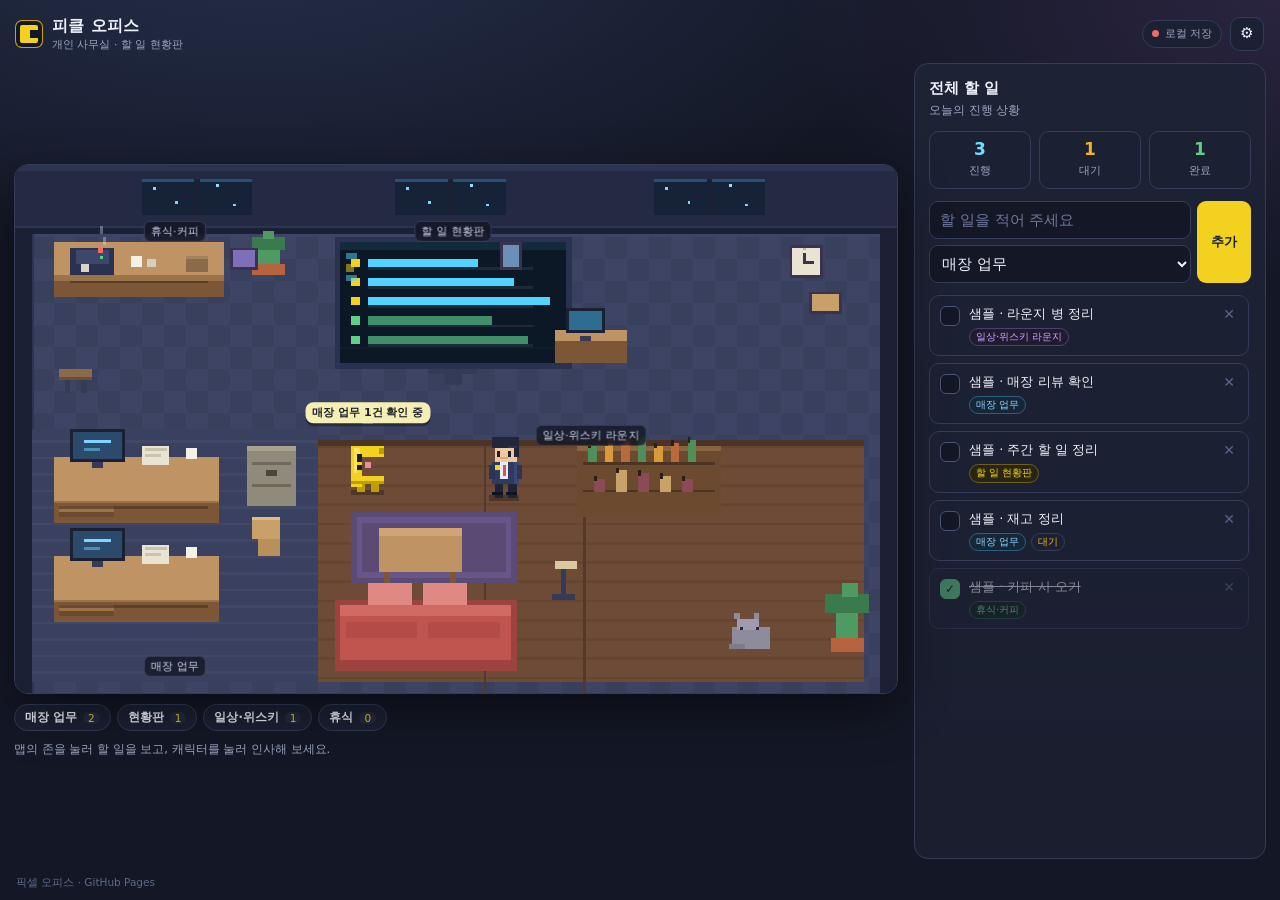
==== index.html @ 681ac837 "데스크톱 세로 정렬, DB 코드 정리, 임시 파일 제거" ====
<!DOCTYPE html>
<html lang="ko">
<head>
<meta charset="utf-8">
<meta name="viewport" content="width=device-width, initial-scale=1, viewport-fit=cover">
<meta name="theme-color" content="#1c2033">
<title>피클 오피스 · 할 일 현황판</title>
<meta name="description" content="픽셀 캐릭터가 돌아다니는 개인 사무실 겸 할 일 현황판">
<link rel="icon" href="data:image/svg+xml,%3Csvg xmlns='http://www.w3.org/2000/svg' viewBox='0 0 16 16'%3E%3Crect width='16' height='16' fill='%231c2033'/%3E%3Crect x='4' y='3' width='8' height='2' fill='%23f2d21f'/%3E%3Crect x='4' y='3' width='2' height='10' fill='%23f2d21f'/%3E%3Crect x='4' y='11' width='8' height='2' fill='%23f2d21f'/%3E%3C/svg%3E">
<link rel="stylesheet" href="assets/style.css?v=9">
</head>
<body>
<div class="app" id="app">

  <header class="topbar">
    <div class="brand">
      <span class="brand-mark" aria-hidden="true"></span>
      <div>
        <h1>피클 오피스</h1>
        <p class="brand-sub">개인 사무실 · 할 일 현황판</p>
      </div>
    </div>
    <div class="topbar-right">
      <span class="sync-dot" id="syncDot" title="동기화 상태"><i></i><span id="syncText">로컬</span></span>
      <button class="icon-btn" id="settingsBtn" title="동기화 설정" aria-label="동기화 설정">⚙</button>
    </div>
  </header>

  <main class="stage">
    <section class="office-wrap">
      <div class="office-frame" id="officeFrame">
        <canvas id="office" width="320" height="192" aria-label="픽셀 오피스 맵"></canvas>
        <div class="overlay" id="overlay" aria-hidden="true"></div>
      </div>
      <div class="legend" id="legend">
        <button class="legend-chip" data-zone="store"><b>매장 업무</b><span id="cnt-store">0</span></button>
        <button class="legend-chip" data-zone="board"><b>현황판</b><span id="cnt-board">0</span></button>
        <button class="legend-chip" data-zone="life"><b>일상·위스키</b><span id="cnt-life">0</span></button>
        <button class="legend-chip" data-zone="break"><b>휴식</b><span id="cnt-break">0</span></button>
      </div>
      <p class="hint" id="hint">맵의 존을 눌러 할 일을 보고, 캐릭터를 눌러 인사해 보세요.</p>
    </section>

    <aside class="panel" id="panel">
      <div class="panel-grip" id="panelGrip" aria-hidden="true"></div>
      <div class="panel-head">
        <div>
          <h2 id="panelTitle">전체 할 일</h2>
          <p class="panel-sub" id="panelSub">오늘의 진행 상황</p>
        </div>
        <button class="ghost-btn" id="clearFilter" hidden>전체 보기</button>
      </div>

      <div class="stats" id="stats">
        <div class="stat"><b id="stActive">0</b><span>진행</span></div>
        <div class="stat"><b id="stPending">0</b><span>대기</span></div>
        <div class="stat"><b id="stDone">0</b><span>완료</span></div>
      </div>

      <form class="add-form" id="addForm" autocomplete="off">
        <input id="newTitle" type="text" placeholder="할 일을 적어 주세요" maxlength="80" required>
        <select id="newZone" aria-label="존 선택">
          <option value="store">매장 업무</option>
          <option value="board">현황판</option>
          <option value="life">일상·위스키</option>
          <option value="break">휴식</option>
        </select>
        <button type="submit" class="primary-btn">추가</button>
      </form>

      <div class="task-list" id="taskList"></div>
      <div class="empty" id="emptyState" hidden>
        <p>여기에 할 일이 없습니다.</p>
      </div>
    </aside>
  </main>

  <footer class="foot">
    <span id="footLeft">픽셀 오피스 · GitHub Pages</span>
    <span id="footRight"></span>
  </footer>
</div>

<!-- 설정 모달 -->
<div class="modal" id="settingsModal" hidden>
  <div class="modal-card" role="dialog" aria-modal="true" aria-labelledby="settingsTitle">
    <h3 id="settingsTitle">동기화 설정</h3>
    <p class="modal-desc">구글 시트에 연결하면 어떤 기기에서든 같은 할 일이 보입니다. 연결하지 않으면 이 브라우저에만 저장됩니다.</p>
    <label class="field">
      <span>동기화 주소 (Apps Script 웹앱 URL)</span>
      <input id="cfgUrl" type="url" placeholder="https://script.google.com/macros/s/.../exec">
    </label>
    <label class="field">
      <span>접속 PIN</span>
      <input id="cfgPin" type="text" inputmode="numeric" placeholder="숫자 4~8자리" maxlength="12">
    </label>
    <p class="modal-msg" id="cfgMsg" hidden></p>
    <div class="modal-actions">
      <button class="ghost-btn" id="cfgDisconnect">연결 해제</button>
      <button class="primary-btn" id="cfgSave">저장 후 확인</button>
    </div>
    <button class="modal-close" id="cfgClose" aria-label="닫기">✕</button>
  </div>
</div>

<div class="toast" id="toast" hidden></div>

<script src="assets/app.js?v=9"></script>
</body>
</html>
---- assets/style.css ----
/* 피클 오피스 — pixel office dashboard */
:root{
  --bg:#141826;
  --bg-2:#1c2033;
  --bg-3:#242a41;
  --line:#343c59;
  --ink:#eef1fa;
  --ink-dim:#9aa3c0;
  --accent:#f2d21f;
  --accent-2:#6be0ff;
  --ok:#5fd08a;
  --warn:#f0b429;
  --danger:#ef6b6b;
  --radius:14px;
  --panel-w:352px;
}
*{box-sizing:border-box;-webkit-tap-highlight-color:transparent}
html,body{height:100%}
body{
  margin:0;
  background:
    radial-gradient(1200px 600px at 20% -10%, #26304d 0%, transparent 60%),
    radial-gradient(900px 500px at 100% 0%, #2a2440 0%, transparent 55%),
    var(--bg);
  color:var(--ink);
  font-family:-apple-system,BlinkMacSystemFont,"Apple SD Gothic Neo","Pretendard","Malgun Gothic","Noto Sans KR",system-ui,sans-serif;
  font-size:15px;
  line-height:1.45;
  overflow:hidden;
}
button{font-family:inherit;color:inherit;cursor:pointer}
input,select{font-family:inherit;font-size:15px}

.app{
  height:100dvh;
  display:grid;
  grid-template-rows:auto 1fr auto;
  max-width:1400px;
  margin:0 auto;
  padding:0 14px;
}

/* ── 상단바 ─────────────────────────────── */
.topbar{
  display:flex;align-items:center;justify-content:space-between;
  gap:12px;padding:14px 2px 10px;
}
.brand{display:flex;align-items:center;gap:10px}
.brand-mark{
  width:26px;height:26px;flex:0 0 auto;border-radius:6px;
  background:#f2d21f;
  box-shadow:inset 0 0 0 4px #141826, 0 0 0 1px #c8a800;
  position:relative;
}
.brand-mark::after{
  content:"";position:absolute;right:4px;top:9px;width:8px;height:8px;background:#141826;
}
.brand h1{font-size:16px;margin:0;letter-spacing:.02em}
.brand-sub{margin:0;font-size:11px;color:var(--ink-dim)}
.topbar-right{display:flex;align-items:center;gap:8px}
.sync-dot{
  display:inline-flex;align-items:center;gap:6px;
  font-size:11px;color:var(--ink-dim);
  background:var(--bg-2);border:1px solid var(--line);
  padding:5px 9px;border-radius:999px;
}
.sync-dot i{width:7px;height:7px;border-radius:50%;background:var(--ink-dim);display:block}
.sync-dot.on i{background:var(--ok);box-shadow:0 0 8px var(--ok)}
.sync-dot.off i{background:var(--warn)}
.sync-dot.err i{background:var(--danger)}
.icon-btn{
  width:34px;height:34px;border-radius:10px;border:1px solid var(--line);
  background:var(--bg-2);font-size:15px;line-height:1;
  display:grid;place-items:center;
}
.icon-btn:active{transform:translateY(1px)}

/* ── 무대 ───────────────────────────────── */
.stage{
  display:grid;
  grid-template-columns:minmax(0,1fr) var(--panel-w);
  gap:16px;
  min-height:0;
  padding-bottom:10px;
}
.office-wrap{min-width:0;display:flex;flex-direction:column;gap:10px;min-height:0;justify-content:center}
.office-frame{
  position:relative;
  width:100%;
  aspect-ratio:20/12;
  border-radius:var(--radius);
  overflow:hidden;
  border:1px solid var(--line);
  background:#10131f;
  box-shadow:0 18px 50px rgba(0,0,0,.45), inset 0 0 0 1px rgba(255,255,255,.03);
  max-height:calc(100dvh - 210px);
}
#office{
  display:block;width:100%;height:100%;
  image-rendering:pixelated;
  image-rendering:crisp-edges;
  touch-action:manipulation;
}
.overlay{position:absolute;inset:0;pointer-events:none}
.zone-hit{
  position:absolute;pointer-events:auto;cursor:pointer;border-radius:6px;
  appearance:none;-webkit-appearance:none;
  background:transparent;border:0;padding:0;margin:0;
  color:transparent;font-size:0;line-height:0;
}
.zone-hit:hover{background:rgba(107,224,255,.07);box-shadow:inset 0 0 0 1px rgba(107,224,255,.35)}
.zone-hit.active{background:rgba(242,210,31,.08);box-shadow:inset 0 0 0 1px rgba(242,210,31,.5)}
.zone-label{
  position:absolute;transform:translate(-50%,-100%);
  font-size:10.5px;letter-spacing:.02em;color:#cfd6ee;
  background:rgba(16,19,31,.72);border:1px solid rgba(120,132,175,.35);
  padding:2px 6px;border-radius:6px;white-space:nowrap;
  backdrop-filter:blur(2px);pointer-events:none;
}
.bubble{
  position:absolute;transform:translate(-50%,-100%);
  max-width:150px;
  background:#f7f5ea;color:#1b1f2e;
  font-size:11px;line-height:1.25;font-weight:600;
  padding:4px 7px;border-radius:8px;
  box-shadow:0 3px 0 rgba(0,0,0,.35);
  white-space:nowrap;overflow:hidden;text-overflow:ellipsis;
  pointer-events:none;
  transition:opacity .2s;
}
.bubble::after{
  content:"";position:absolute;left:50%;bottom:-4px;width:8px;height:8px;
  background:#f7f5ea;transform:translateX(-50%) rotate(45deg);
}
.bubble.danmuji{background:#f6efb4}
.bubble.danmuji::after{background:#f6efb4}
.bubble.user{background:#cfd9ff}
.bubble.user::after{background:#cfd9ff}
.bubble.hide{opacity:0}

.legend{display:flex;gap:6px;flex-wrap:wrap}
.legend-chip{
  display:inline-flex;align-items:center;gap:6px;
  background:var(--bg-2);border:1px solid var(--line);color:var(--ink-dim);
  border-radius:999px;padding:5px 10px;font-size:11.5px;
}
.legend-chip b{font-weight:600;color:var(--ink)}
.legend-chip span{
  min-width:16px;text-align:center;background:var(--bg-3);border-radius:999px;
  padding:0 5px;font-size:10.5px;color:var(--accent);
}
.legend-chip.sel{border-color:var(--accent);color:var(--accent)}
.hint{margin:0;font-size:11.5px;color:var(--ink-dim)}

/* ── 패널 ───────────────────────────────── */
.panel{
  background:linear-gradient(180deg,#1d2235 0%, #1a1e2f 100%);
  border:1px solid var(--line);
  border-radius:var(--radius);
  padding:14px;
  display:flex;flex-direction:column;gap:12px;
  min-height:0;overflow:hidden;
}
.panel-grip{display:none}
.panel-head{display:flex;align-items:flex-start;justify-content:space-between;gap:8px}
.panel-head h2{margin:0;font-size:15px}
.panel-sub{margin:2px 0 0;font-size:11.5px;color:var(--ink-dim)}
.ghost-btn{
  background:transparent;border:1px solid var(--line);color:var(--ink-dim);
  border-radius:8px;padding:5px 9px;font-size:11.5px;
}
.ghost-btn:hover{color:var(--ink);border-color:#4a5478}

.stats{display:grid;grid-template-columns:repeat(3,1fr);gap:8px}
.stat{
  background:var(--bg-2);border:1px solid var(--line);border-radius:10px;
  padding:7px 4px;text-align:center;
}
.stat b{display:block;font-size:17px;line-height:1.2}
.stat span{font-size:10.5px;color:var(--ink-dim)}
.stat:nth-child(1) b{color:var(--accent-2)}
.stat:nth-child(2) b{color:var(--warn)}
.stat:nth-child(3) b{color:var(--ok)}

.add-form{display:grid;grid-template-columns:1fr auto;gap:6px}
.add-form input{
  grid-column:1/2;background:var(--bg);border:1px solid var(--line);
  border-radius:9px;padding:9px 10px;color:var(--ink);min-width:0;
}
.add-form input::placeholder{color:#6d769a}
.add-form input:focus{outline:none;border-color:var(--accent-2)}
.add-form select{
  grid-column:1/2;background:var(--bg);border:1px solid var(--line);
  border-radius:9px;padding:8px 8px;color:var(--ink);
}
.primary-btn{
  grid-column:2/3;grid-row:1/3;
  background:var(--accent);color:#1b1f2e;border:none;border-radius:9px;
  padding:0 14px;font-weight:700;font-size:13px;
}
.primary-btn:active{transform:translateY(1px)}
.primary-btn:disabled{opacity:.5}

.task-list{overflow-y:auto;display:flex;flex-direction:column;gap:7px;min-height:0;padding-right:2px}
.task-list::-webkit-scrollbar{width:6px}
.task-list::-webkit-scrollbar-thumb{background:#3a4263;border-radius:99px}
.task{
  display:grid;grid-template-columns:auto 1fr auto;gap:9px;align-items:start;
  background:var(--bg-2);border:1px solid var(--line);border-radius:10px;
  padding:9px 9px 9px 10px;
}
.task.done{opacity:.5}
.task.done .task-title{text-decoration:line-through}
.check{
  width:20px;height:20px;border-radius:6px;border:1.5px solid #4a5478;
  background:var(--bg);display:grid;place-items:center;margin-top:1px;
  font-size:12px;color:#1b1f2e;line-height:1;padding:0;
}
.task.done .check{background:var(--ok);border-color:var(--ok)}
.task-body{min-width:0}
.task-title{font-size:13px;margin:0;word-break:keep-all;overflow-wrap:anywhere}
.task-meta{display:flex;flex-wrap:wrap;gap:5px;margin-top:4px;align-items:center}
.tag{
  font-size:10px;padding:1px 6px;border-radius:999px;
  border:1px solid var(--line);color:var(--ink-dim);
}
.tag.zone-store{color:#8fd0ff;border-color:#2f5d80;background:#152736}
.tag.zone-board{color:#f2d21f;border-color:#6b5f22;background:#2a2513}
.tag.zone-life{color:#c8a6ff;border-color:#4c3f72;background:#211b32}
.tag.zone-break{color:#7ee0b8;border-color:#2c5c49;background:#132420}
.tag.due{color:var(--warn);border-color:#5c4a1c;background:#2a2313}
.tag.pending{color:var(--warn)}
.del{
  background:transparent;border:none;color:#5b6486;font-size:14px;line-height:1;
  padding:2px 4px;border-radius:6px;
}
.del:hover{color:var(--danger)}
.empty{text-align:center;color:var(--ink-dim);font-size:12px;padding:18px 0}

.foot{
  display:flex;justify-content:space-between;gap:10px;
  font-size:10.5px;color:#5f688a;padding:6px 2px 10px;
}

/* ── 모달 ──────────────────────────────── */
.modal{position:fixed;inset:0;background:rgba(8,10,18,.7);display:grid;place-items:center;padding:18px;z-index:50}
.modal[hidden]{display:none}
.modal-card{
  position:relative;width:min(420px,100%);
  background:var(--bg-2);border:1px solid var(--line);border-radius:16px;
  padding:20px;box-shadow:0 24px 60px rgba(0,0,0,.6);
}
.modal-card h3{margin:0 0 6px;font-size:16px}
.modal-desc{margin:0 0 14px;font-size:12px;color:var(--ink-dim);line-height:1.5}
.field{display:block;margin-bottom:11px}
.field span{display:block;font-size:11.5px;color:var(--ink-dim);margin-bottom:5px}
.field input{
  width:100%;background:var(--bg);border:1px solid var(--line);border-radius:9px;
  padding:10px;color:var(--ink);
}
.field input:focus{outline:none;border-color:var(--accent-2)}
.modal-msg{font-size:11.5px;margin:2px 0 10px;padding:7px 9px;border-radius:8px;background:var(--bg)}
.modal-msg.ok{color:var(--ok)}
.modal-msg.err{color:var(--danger)}
.modal-actions{display:flex;justify-content:flex-end;gap:8px}
.modal-actions .primary-btn{grid-column:auto;grid-row:auto;padding:9px 14px}
.modal-close{
  position:absolute;top:12px;right:12px;background:transparent;border:none;
  color:var(--ink-dim);font-size:15px;
}
.toast{
  position:fixed;left:50%;bottom:26px;transform:translateX(-50%);
  background:#f7f5ea;color:#1b1f2e;font-size:12.5px;font-weight:600;
  padding:9px 14px;border-radius:10px;box-shadow:0 8px 24px rgba(0,0,0,.4);z-index:60;
  max-width:88vw;text-align:center;
}
.toast[hidden]{display:none}

/* ── 모바일 ────────────────────────────── */
@media (max-width:880px){
  body{overflow:hidden}
  .app{padding:0 10px;height:100dvh}
  .stage{display:flex;flex-direction:column;gap:8px;min-height:0}
  .office-wrap{flex:0 0 auto;gap:6px}
  .office-frame{max-height:none;border-radius:12px}
  .legend{gap:5px}
  .legend-chip{padding:4px 8px;font-size:11px}
  .hint{display:none}
  .panel{
    flex:1 1 auto;min-height:0;
    border-radius:16px 16px 0 0;
    margin:0 -10px;padding:10px 12px 12px;
  }
  .panel.collapsed{position:static;transform:none;max-height:none}
  .panel-grip{display:none}
  .panel-head h2{font-size:14px}
  .stats{gap:6px}
  .stat{padding:5px 3px}
  .stat b{font-size:15px}
  .task-list{max-height:none}
  .foot{display:none}
}

@media (max-width:400px){
  .stat b{font-size:14px}
  .brand h1{font-size:15px}
  .legend-chip{font-size:10.5px;padding:3px 7px}
}
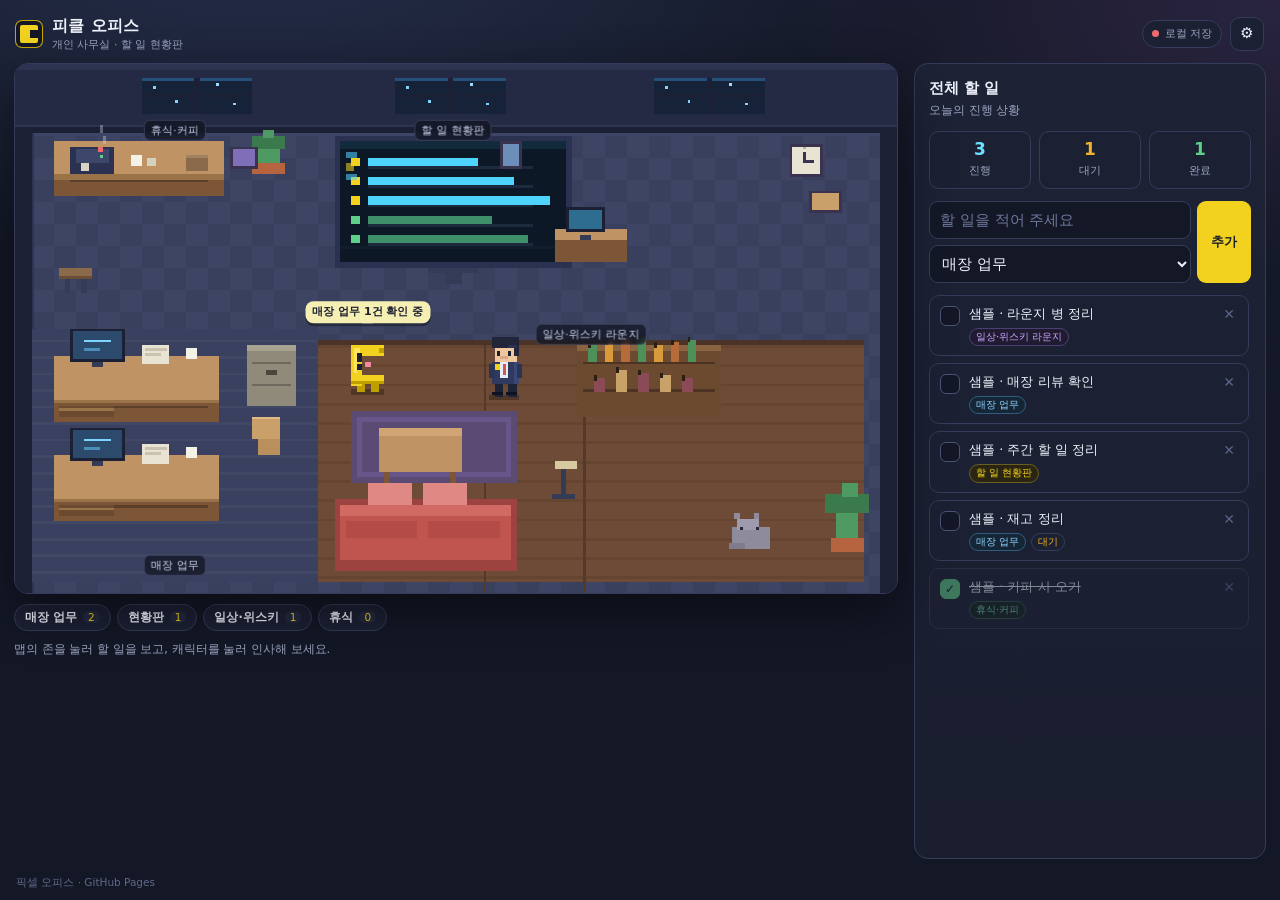
==== commit bd4477ea: "오피스 영역을 패널과 같은 높이에서 시작하도록 정렬" ====
--- a/index.html
+++ b/index.html
@@ -7,7 +7,7 @@
 <title>피클 오피스 · 할 일 현황판</title>
 <meta name="description" content="픽셀 캐릭터가 돌아다니는 개인 사무실 겸 할 일 현황판">
 <link rel="icon" href="data:image/svg+xml,%3Csvg xmlns='http://www.w3.org/2000/svg' viewBox='0 0 16 16'%3E%3Crect width='16' height='16' fill='%231c2033'/%3E%3Crect x='4' y='3' width='8' height='2' fill='%23f2d21f'/%3E%3Crect x='4' y='3' width='2' height='10' fill='%23f2d21f'/%3E%3Crect x='4' y='11' width='8' height='2' fill='%23f2d21f'/%3E%3C/svg%3E">
-<link rel="stylesheet" href="assets/style.css?v=9">
+<link rel="stylesheet" href="assets/style.css?v=10">
 </head>
 <body>
 <div class="app" id="app">
@@ -105,6 +105,6 @@
 
 <div class="toast" id="toast" hidden></div>
 
-<script src="assets/app.js?v=9"></script>
+<script src="assets/app.js?v=10"></script>
 </body>
 </html>
--- a/assets/style.css
+++ b/assets/style.css
@@ -83,7 +83,7 @@
   min-height:0;
   padding-bottom:10px;
 }
-.office-wrap{min-width:0;display:flex;flex-direction:column;gap:10px;min-height:0;justify-content:center}
+.office-wrap{min-width:0;display:flex;flex-direction:column;gap:10px;min-height:0}
 .office-frame{
   position:relative;
   width:100%;
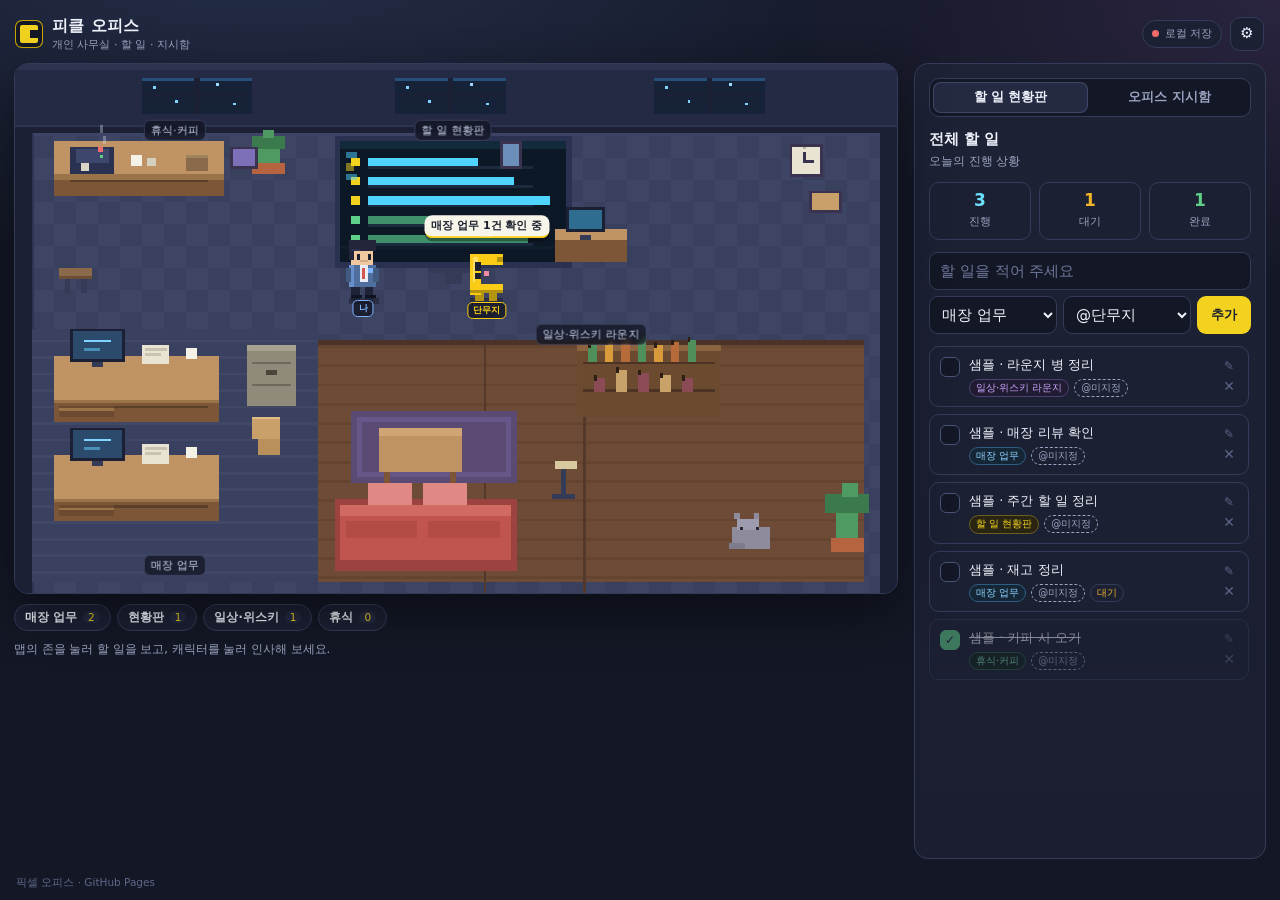
==== commit d3e6093c: "오피스 지시함(요청함)과 멤버 합류 기능 추가" ====
--- a/index.html
+++ b/index.html
@@ -4,10 +4,10 @@
 <meta charset="utf-8">
 <meta name="viewport" content="width=device-width, initial-scale=1, viewport-fit=cover">
 <meta name="theme-color" content="#1c2033">
-<title>피클 오피스 · 할 일 현황판</title>
-<meta name="description" content="픽셀 캐릭터가 돌아다니는 개인 사무실 겸 할 일 현황판">
+<title>피클 오피스 · 할 일 & 지시함</title>
+<meta name="description" content="픽셀 캐릭터가 돌아다니는 개인 사무실 · 할 일 현황판 · 오피스 지시함">
 <link rel="icon" href="data:image/svg+xml,%3Csvg xmlns='http://www.w3.org/2000/svg' viewBox='0 0 16 16'%3E%3Crect width='16' height='16' fill='%231c2033'/%3E%3Crect x='4' y='3' width='8' height='2' fill='%23f2d21f'/%3E%3Crect x='4' y='3' width='2' height='10' fill='%23f2d21f'/%3E%3Crect x='4' y='11' width='8' height='2' fill='%23f2d21f'/%3E%3C/svg%3E">
-<link rel="stylesheet" href="assets/style.css?v=10">
+<link rel="stylesheet" href="assets/style.css?v=11">
 </head>
 <body>
 <div class="app" id="app">
@@ -17,12 +17,12 @@
       <span class="brand-mark" aria-hidden="true"></span>
       <div>
         <h1>피클 오피스</h1>
-        <p class="brand-sub">개인 사무실 · 할 일 현황판</p>
+        <p class="brand-sub">개인 사무실 · 할 일 · 지시함</p>
       </div>
     </div>
     <div class="topbar-right">
       <span class="sync-dot" id="syncDot" title="동기화 상태"><i></i><span id="syncText">로컬</span></span>
-      <button class="icon-btn" id="settingsBtn" title="동기화 설정" aria-label="동기화 설정">⚙</button>
+      <button class="icon-btn" id="settingsBtn" title="동기화 · 멤버 설정" aria-label="동기화 · 멤버 설정">⚙</button>
     </div>
   </header>
 
@@ -43,35 +43,71 @@
 
     <aside class="panel" id="panel">
       <div class="panel-grip" id="panelGrip" aria-hidden="true"></div>
-      <div class="panel-head">
-        <div>
-          <h2 id="panelTitle">전체 할 일</h2>
-          <p class="panel-sub" id="panelSub">오늘의 진행 상황</p>
-        </div>
-        <button class="ghost-btn" id="clearFilter" hidden>전체 보기</button>
+
+      <div class="panel-tabs" role="tablist" aria-label="패널 전환">
+        <button class="panel-tab sel" id="tabTasks" role="tab" aria-selected="true" aria-controls="paneTasks">할 일 현황판</button>
+        <button class="panel-tab" id="tabInbox" role="tab" aria-selected="false" aria-controls="paneInbox">
+          오피스 지시함<span class="tab-badge" id="reqBadge" hidden>0</span>
+        </button>
       </div>
 
-      <div class="stats" id="stats">
-        <div class="stat"><b id="stActive">0</b><span>진행</span></div>
-        <div class="stat"><b id="stPending">0</b><span>대기</span></div>
-        <div class="stat"><b id="stDone">0</b><span>완료</span></div>
-      </div>
+      <!-- 할 일 -->
+      <section class="pane" id="paneTasks" role="tabpanel" aria-labelledby="tabTasks">
+        <div class="panel-head">
+          <div>
+            <h2 id="panelTitle">전체 할 일</h2>
+            <p class="panel-sub" id="panelSub">오늘의 진행 상황</p>
+          </div>
+          <button class="ghost-btn" id="clearFilter" hidden>전체 보기</button>
+        </div>
 
-      <form class="add-form" id="addForm" autocomplete="off">
-        <input id="newTitle" type="text" placeholder="할 일을 적어 주세요" maxlength="80" required>
-        <select id="newZone" aria-label="존 선택">
-          <option value="store">매장 업무</option>
-          <option value="board">현황판</option>
-          <option value="life">일상·위스키</option>
-          <option value="break">휴식</option>
-        </select>
-        <button type="submit" class="primary-btn">추가</button>
-      </form>
+        <div class="stats" id="stats">
+          <div class="stat"><b id="stActive">0</b><span>진행</span></div>
+          <div class="stat"><b id="stPending">0</b><span>대기</span></div>
+          <div class="stat"><b id="stDone">0</b><span>완료</span></div>
+        </div>
 
-      <div class="task-list" id="taskList"></div>
-      <div class="empty" id="emptyState" hidden>
-        <p>여기에 할 일이 없습니다.</p>
-      </div>
+        <form class="add-form" id="addForm" autocomplete="off">
+          <input id="newTitle" type="text" placeholder="할 일을 적어 주세요" maxlength="80" required>
+          <select id="newZone" aria-label="존 선택">
+            <option value="store">매장 업무</option>
+            <option value="board">현황판</option>
+            <option value="life">일상·위스키</option>
+            <option value="break">휴식</option>
+          </select>
+          <select id="newAssignee" aria-label="담당 선택"></select>
+          <button type="submit" class="primary-btn">추가</button>
+        </form>
+
+        <div class="task-list" id="taskList"></div>
+        <div class="empty" id="emptyState" hidden>
+          <p>여기에 할 일이 없습니다.</p>
+        </div>
+      </section>
+
+      <!-- 지시함 -->
+      <section class="pane" id="paneInbox" role="tabpanel" aria-labelledby="tabInbox" hidden>
+        <div class="panel-head">
+          <div>
+            <h2 id="inboxTitle">오피스 지시함</h2>
+            <p class="panel-sub" id="inboxSub">맡길 사람을 고르고 일을 적어 보내세요</p>
+          </div>
+          <button class="ghost-btn" id="reqRefresh">새로고침</button>
+        </div>
+
+        <form class="req-form" id="reqForm" autocomplete="off">
+          <div class="target-row" id="targetRow" role="group" aria-label="받을 사람"></div>
+          <div class="req-input-row">
+            <input id="reqInput" type="text" placeholder="시킬 일을 적어 주세요" maxlength="300" required>
+            <button type="submit" class="primary-btn req-send" id="reqSend">보내기</button>
+          </div>
+        </form>
+
+        <div class="req-list" id="reqList"></div>
+        <div class="empty" id="reqEmpty" hidden>
+          <p>아직 지시한 일이 없습니다.<br>위에서 첫 지시를 보내 보세요.</p>
+        </div>
+      </section>
     </aside>
   </main>
 
@@ -85,7 +121,7 @@
 <div class="modal" id="settingsModal" hidden>
   <div class="modal-card" role="dialog" aria-modal="true" aria-labelledby="settingsTitle">
     <h3 id="settingsTitle">동기화 설정</h3>
-    <p class="modal-desc">구글 시트에 연결하면 어떤 기기에서든 같은 할 일이 보입니다. 연결하지 않으면 이 브라우저에만 저장됩니다.</p>
+    <p class="modal-desc">구글 시트에 연결하면 어떤 기기에서든 같은 할 일과 지시가 보입니다. 연결하지 않으면 이 브라우저에만 저장됩니다.</p>
     <label class="field">
       <span>동기화 주소 (Apps Script 웹앱 URL)</span>
       <input id="cfgUrl" type="url" placeholder="https://script.google.com/macros/s/.../exec">
@@ -99,12 +135,26 @@
       <button class="ghost-btn" id="cfgDisconnect">연결 해제</button>
       <button class="primary-btn" id="cfgSave">저장 후 확인</button>
     </div>
+
+    <div class="member-box">
+      <div class="member-box-head">
+        <h4>오피스 멤버</h4>
+        <span class="member-count" id="memberCount">0</span>
+      </div>
+      <ul class="member-list" id="memberList"></ul>
+      <p class="member-hint">다른 피클을 초대하려면 아래 문구를 복사해 채팅으로 보내 주세요. 초대받은 피클이 이 주소와 PIN으로 연결하면 같은 오피스에 캐릭터로 합류합니다.</p>
+      <textarea class="invite-note" id="inviteNote" rows="3" readonly></textarea>
+      <div class="member-actions">
+        <button class="ghost-btn" id="copyInvite">초대 문구 복사</button>
+      </div>
+    </div>
+
     <button class="modal-close" id="cfgClose" aria-label="닫기">✕</button>
   </div>
 </div>
 
 <div class="toast" id="toast" hidden></div>
 
-<script src="assets/app.js?v=10"></script>
+<script src="assets/app.js?v=11"></script>
 </body>
 </html>
--- a/assets/style.css
+++ b/assets/style.css
@@ -182,19 +182,20 @@
 .stat:nth-child(2) b{color:var(--warn)}
 .stat:nth-child(3) b{color:var(--ok)}
 
-.add-form{display:grid;grid-template-columns:1fr auto;gap:6px}
+.add-form{display:grid;grid-template-columns:1fr 1fr auto;gap:6px}
 .add-form input{
-  grid-column:1/2;background:var(--bg);border:1px solid var(--line);
+  grid-column:1/4;background:var(--bg);border:1px solid var(--line);
   border-radius:9px;padding:9px 10px;color:var(--ink);min-width:0;
 }
 .add-form input::placeholder{color:#6d769a}
 .add-form input:focus{outline:none;border-color:var(--accent-2)}
 .add-form select{
-  grid-column:1/2;background:var(--bg);border:1px solid var(--line);
-  border-radius:9px;padding:8px 8px;color:var(--ink);
-}
+  background:var(--bg);border:1px solid var(--line);
+  border-radius:9px;padding:8px 8px;color:var(--ink);min-width:0;
+}
+.add-form select:focus{outline:none;border-color:var(--accent-2)}
+.add-form .primary-btn{grid-column:3/4;grid-row:2/3}
 .primary-btn{
-  grid-column:2/3;grid-row:1/3;
   background:var(--accent);color:#1b1f2e;border:none;border-radius:9px;
   padding:0 14px;font-weight:700;font-size:13px;
 }
@@ -235,6 +236,7 @@
   padding:2px 4px;border-radius:6px;
 }
 .del:hover{color:var(--danger)}
+.task-tools{display:flex;flex-direction:column;align-items:center;gap:1px}
 .empty{text-align:center;color:var(--ink-dim);font-size:12px;padding:18px 0}
 
 .foot{
@@ -246,7 +248,7 @@
 .modal{position:fixed;inset:0;background:rgba(8,10,18,.7);display:grid;place-items:center;padding:18px;z-index:50}
 .modal[hidden]{display:none}
 .modal-card{
-  position:relative;width:min(420px,100%);
+  position:relative;width:min(420px,100%);max-height:88dvh;overflow-y:auto;
   background:var(--bg-2);border:1px solid var(--line);border-radius:16px;
   padding:20px;box-shadow:0 24px 60px rgba(0,0,0,.6);
 }
@@ -275,6 +277,112 @@
   max-width:88vw;text-align:center;
 }
 .toast[hidden]{display:none}
+
+/* ── 패널 탭 · 지시함 ──────────────────── */
+.panel-tabs{
+  display:flex;gap:4px;background:var(--bg);border:1px solid var(--line);
+  border-radius:10px;padding:3px;flex:0 0 auto;
+}
+.panel-tab{
+  flex:1;border:0;background:transparent;color:var(--ink-dim);
+  font-size:12.5px;font-weight:600;padding:7px 6px;border-radius:8px;
+  display:inline-flex;align-items:center;justify-content:center;gap:5px;
+}
+.panel-tab.sel{background:var(--bg-3);color:var(--ink);box-shadow:inset 0 0 0 1px #3d4768}
+.tab-badge{
+  min-width:16px;height:16px;padding:0 5px;border-radius:999px;
+  background:var(--danger);color:#fff;font-size:10px;line-height:1;
+  display:inline-grid;place-items:center;
+}
+.tab-badge[hidden]{display:none}
+.pane{display:flex;flex-direction:column;gap:12px;min-height:0;flex:1 1 auto;overflow:hidden}
+.pane[hidden]{display:none}
+
+.assignee{
+  font-size:10px;padding:1px 6px;border-radius:999px;
+  border:1px solid currentColor;background:transparent;color:#f2d21f;
+  font-family:inherit;line-height:1.4;
+}
+.assignee.none{color:#6d769a;border-style:dashed}
+.task-note{
+  margin:5px 0 0;font-size:11px;color:#a8d8c0;line-height:1.45;
+  border-left:2px solid #3a6b55;padding-left:6px;
+  word-break:keep-all;overflow-wrap:anywhere;
+}
+.note-edit{
+  width:100%;margin-top:5px;background:var(--bg);border:1px solid var(--accent-2);
+  border-radius:7px;padding:5px 7px;color:var(--ink);font-size:12px;font-family:inherit;
+}
+.note-btn{
+  background:transparent;border:none;color:#5b6486;font-size:12px;line-height:1;
+  padding:4px 3px;border-radius:6px;
+}
+.note-btn:hover{color:var(--accent-2)}
+
+.req-form{display:flex;flex-direction:column;gap:7px;flex:0 0 auto}
+.target-row{display:flex;gap:5px;flex-wrap:wrap}
+.target-chip{
+  font-size:11.5px;padding:4px 9px;border-radius:999px;
+  background:var(--bg-2);border:1px solid var(--line);color:var(--ink-dim);
+}
+.target-chip i{display:inline-block;width:7px;height:7px;border-radius:50%;margin-right:4px;vertical-align:middle}
+.target-chip.sel{border-color:var(--accent);color:var(--accent);background:#2a2513}
+.req-input-row{display:flex;gap:6px}
+.req-input-row input{
+  flex:1;min-width:0;background:var(--bg);border:1px solid var(--line);
+  border-radius:9px;padding:9px 10px;color:var(--ink);font-size:14px;
+}
+.req-input-row input::placeholder{color:#6d769a}
+.req-input-row input:focus{outline:none;border-color:var(--accent-2)}
+.req-send{padding:0 13px;flex:0 0 auto}
+.req-list{overflow-y:auto;display:flex;flex-direction:column;gap:7px;min-height:0;padding-right:2px}
+.req-list::-webkit-scrollbar{width:6px}
+.req-list::-webkit-scrollbar-thumb{background:#3a4263;border-radius:99px}
+.req{
+  background:var(--bg-2);border:1px solid var(--line);border-radius:10px;
+  padding:8px 9px;display:flex;flex-direction:column;gap:5px;
+}
+.req.is-done{opacity:.72}
+.req-top{display:flex;align-items:center;gap:6px;flex-wrap:wrap}
+.req-target{font-size:10.5px;font-weight:700;color:var(--accent)}
+.req-time{font-size:10px;color:#6d769a;margin-left:auto}
+.req-msg{margin:0;font-size:12.5px;word-break:keep-all;overflow-wrap:anywhere}
+.req-reply{
+  margin:0;font-size:11.5px;color:#cfe0ff;background:#1a2338;
+  border-left:2px solid #3b5b8a;border-radius:0 6px 6px 0;padding:5px 7px;
+  white-space:pre-wrap;word-break:keep-all;overflow-wrap:anywhere;
+}
+.st{font-size:10px;padding:1px 6px;border-radius:999px;border:1px solid}
+.st.pending{color:var(--warn);border-color:#5c4a1c;background:#2a2313}
+.st.in_progress{color:var(--accent-2);border-color:#2f5d80;background:#152736}
+.st.done{color:var(--ok);border-color:#2c5c49;background:#132420}
+
+.name-tag{
+  position:absolute;transform:translate(-50%,0);
+  font-size:9px;font-weight:700;letter-spacing:.01em;
+  padding:1px 5px;border-radius:5px;
+  background:rgba(16,19,31,.75);border:1px solid rgba(120,132,175,.4);
+  white-space:nowrap;pointer-events:none;color:#dfe5f7;
+}
+
+/* ── 설정 · 멤버 초대 ──────────────────── */
+.member-box{margin-top:16px;border-top:1px solid var(--line);padding-top:13px}
+.member-box-head{display:flex;align-items:center;justify-content:space-between;margin-bottom:8px}
+.member-box-head h4{margin:0;font-size:13px}
+.member-count{font-size:11px;color:var(--ink-dim)}
+.member-list{list-style:none;margin:0 0 9px;padding:0;display:flex;flex-direction:column;gap:5px}
+.member-list li{
+  display:flex;align-items:center;gap:7px;font-size:12px;
+  background:var(--bg);border:1px solid var(--line);border-radius:8px;padding:6px 8px;
+}
+.member-list .dot{width:10px;height:10px;border-radius:3px;flex:0 0 auto}
+.member-list .role{margin-left:auto;font-size:10px;color:var(--ink-dim)}
+.member-hint{margin:0 0 7px;font-size:11px;color:var(--ink-dim);line-height:1.5}
+.invite-note{
+  width:100%;background:var(--bg);border:1px solid var(--line);border-radius:9px;
+  padding:8px;color:var(--ink-dim);font-size:11px;font-family:inherit;resize:none;
+}
+.member-actions{display:flex;justify-content:flex-end;margin-top:7px}
 
 /* ── 모바일 ────────────────────────────── */
 @media (max-width:880px){
@@ -298,6 +406,9 @@
   .stat{padding:5px 3px}
   .stat b{font-size:15px}
   .task-list{max-height:none}
+  .req-list{max-height:none}
+  .pane{gap:9px}
+  .panel-tab{font-size:12px;padding:6px 5px}
   .foot{display:none}
 }
 
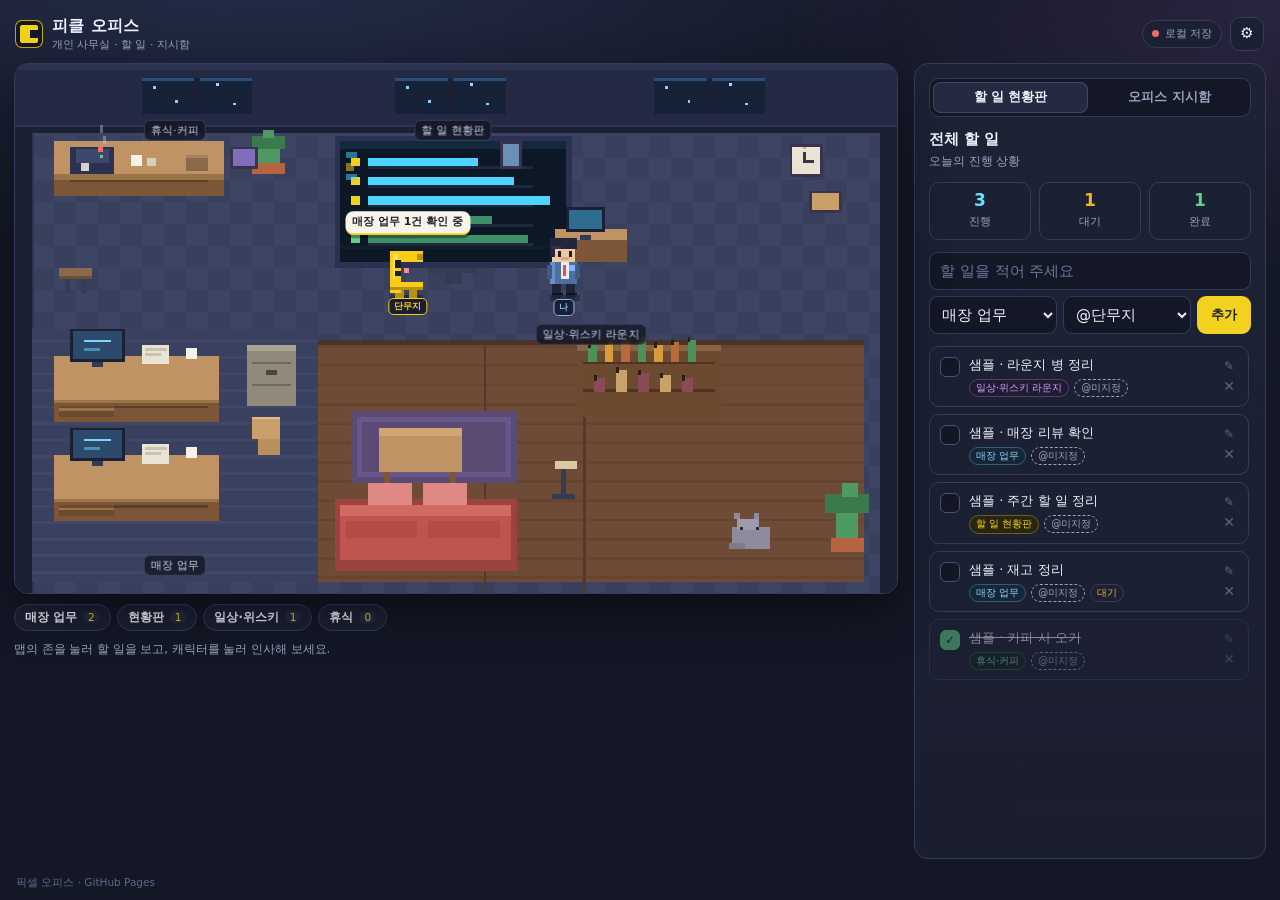
==== commit 3f87278b: "주기 갱신이 입력 중인 선택을 지우지 않도록 수정 (v12)" ====
--- a/index.html
+++ b/index.html
@@ -7,7 +7,7 @@
 <title>피클 오피스 · 할 일 & 지시함</title>
 <meta name="description" content="픽셀 캐릭터가 돌아다니는 개인 사무실 · 할 일 현황판 · 오피스 지시함">
 <link rel="icon" href="data:image/svg+xml,%3Csvg xmlns='http://www.w3.org/2000/svg' viewBox='0 0 16 16'%3E%3Crect width='16' height='16' fill='%231c2033'/%3E%3Crect x='4' y='3' width='8' height='2' fill='%23f2d21f'/%3E%3Crect x='4' y='3' width='2' height='10' fill='%23f2d21f'/%3E%3Crect x='4' y='11' width='8' height='2' fill='%23f2d21f'/%3E%3C/svg%3E">
-<link rel="stylesheet" href="assets/style.css?v=11">
+<link rel="stylesheet" href="assets/style.css?v=12">
 </head>
 <body>
 <div class="app" id="app">
@@ -155,6 +155,6 @@
 
 <div class="toast" id="toast" hidden></div>
 
-<script src="assets/app.js?v=11"></script>
+<script src="assets/app.js?v=12"></script>
 </body>
 </html>
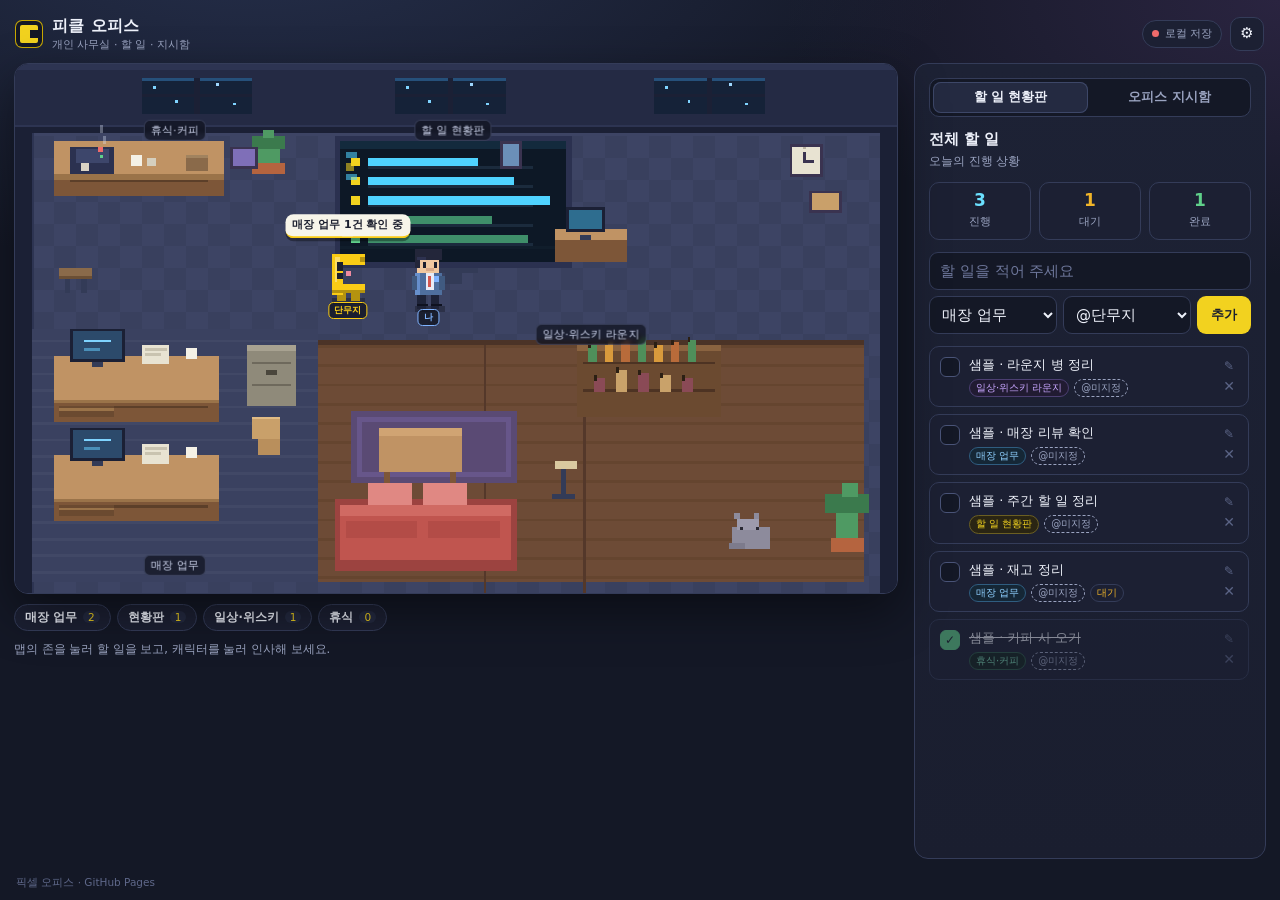
==== commit 14260302: "멤버 캐릭터가 겹치지 않게 배치, 모바일 미리보기 페이지 (v13)" ====
--- a/index.html
+++ b/index.html
@@ -7,7 +7,7 @@
 <title>피클 오피스 · 할 일 & 지시함</title>
 <meta name="description" content="픽셀 캐릭터가 돌아다니는 개인 사무실 · 할 일 현황판 · 오피스 지시함">
 <link rel="icon" href="data:image/svg+xml,%3Csvg xmlns='http://www.w3.org/2000/svg' viewBox='0 0 16 16'%3E%3Crect width='16' height='16' fill='%231c2033'/%3E%3Crect x='4' y='3' width='8' height='2' fill='%23f2d21f'/%3E%3Crect x='4' y='3' width='2' height='10' fill='%23f2d21f'/%3E%3Crect x='4' y='11' width='8' height='2' fill='%23f2d21f'/%3E%3C/svg%3E">
-<link rel="stylesheet" href="assets/style.css?v=12">
+<link rel="stylesheet" href="assets/style.css?v=13">
 </head>
 <body>
 <div class="app" id="app">
@@ -155,6 +155,6 @@
 
 <div class="toast" id="toast" hidden></div>
 
-<script src="assets/app.js?v=12"></script>
+<script src="assets/app.js?v=13"></script>
 </body>
 </html>
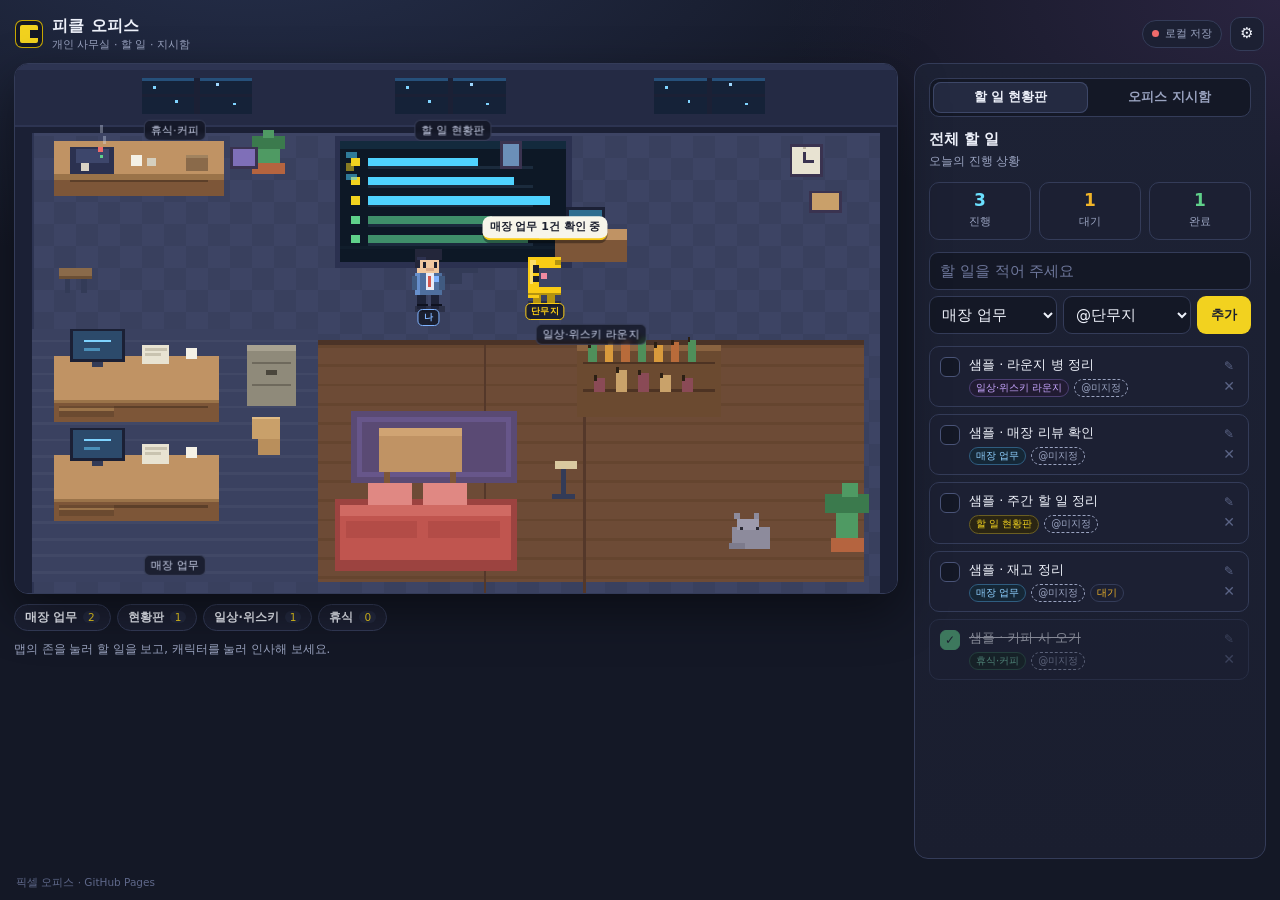
==== commit d5fc9262: "캐릭터가 같은 자리에 겹치지 않도록 배치 보정 (v14)" ====
--- a/index.html
+++ b/index.html
@@ -7,7 +7,7 @@
 <title>피클 오피스 · 할 일 & 지시함</title>
 <meta name="description" content="픽셀 캐릭터가 돌아다니는 개인 사무실 · 할 일 현황판 · 오피스 지시함">
 <link rel="icon" href="data:image/svg+xml,%3Csvg xmlns='http://www.w3.org/2000/svg' viewBox='0 0 16 16'%3E%3Crect width='16' height='16' fill='%231c2033'/%3E%3Crect x='4' y='3' width='8' height='2' fill='%23f2d21f'/%3E%3Crect x='4' y='3' width='2' height='10' fill='%23f2d21f'/%3E%3Crect x='4' y='11' width='8' height='2' fill='%23f2d21f'/%3E%3C/svg%3E">
-<link rel="stylesheet" href="assets/style.css?v=13">
+<link rel="stylesheet" href="assets/style.css?v=14">
 </head>
 <body>
 <div class="app" id="app">
@@ -155,6 +155,6 @@
 
 <div class="toast" id="toast" hidden></div>
 
-<script src="assets/app.js?v=13"></script>
+<script src="assets/app.js?v=14"></script>
 </body>
 </html>
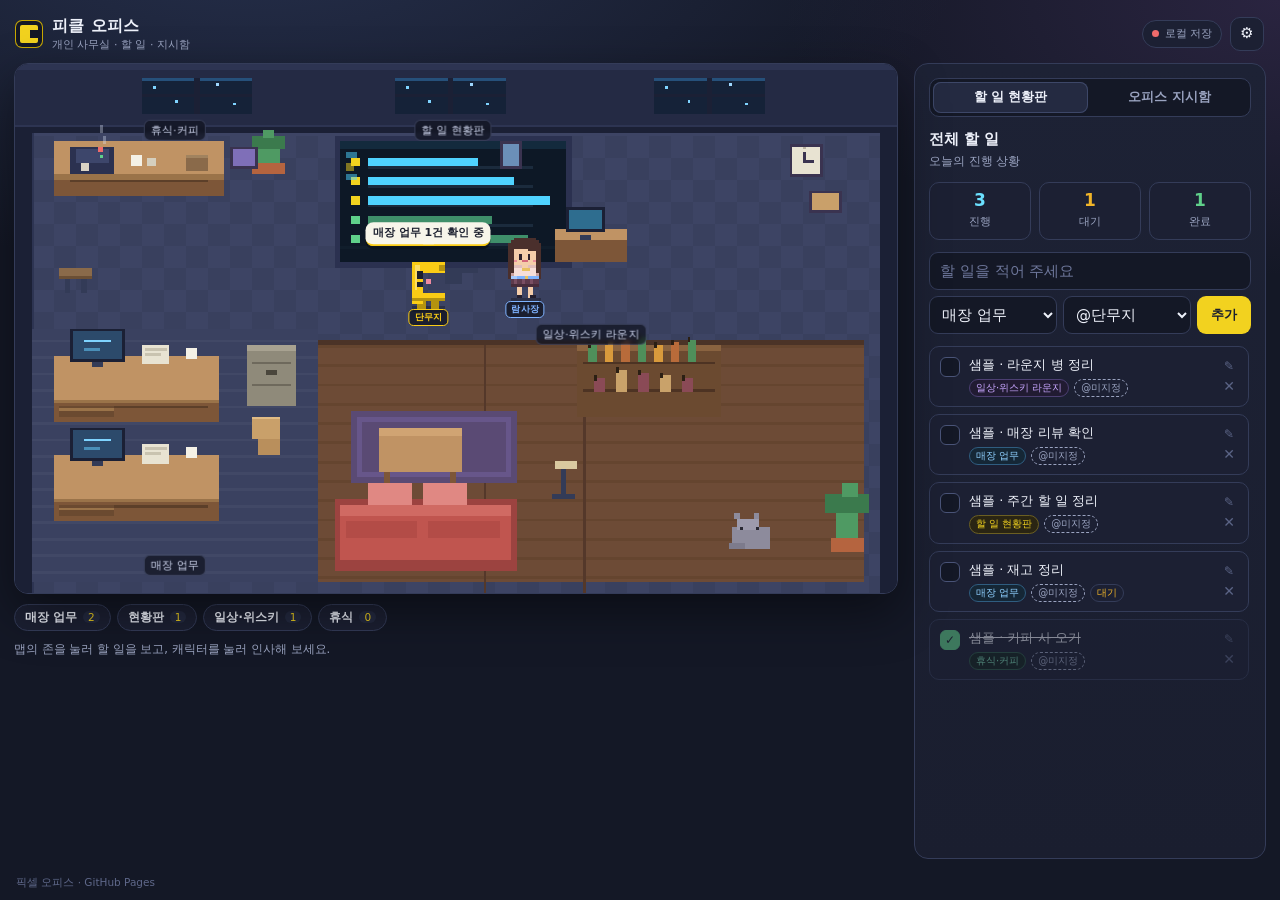
==== commit d44eb842: "주인 캐릭터를 여성 픽셀 캐릭터로 변경 (밤색 단발·니트·플리츠 스커트), 이름 람사장 (v15)" ====
--- a/index.html
+++ b/index.html
@@ -7,7 +7,7 @@
 <title>피클 오피스 · 할 일 & 지시함</title>
 <meta name="description" content="픽셀 캐릭터가 돌아다니는 개인 사무실 · 할 일 현황판 · 오피스 지시함">
 <link rel="icon" href="data:image/svg+xml,%3Csvg xmlns='http://www.w3.org/2000/svg' viewBox='0 0 16 16'%3E%3Crect width='16' height='16' fill='%231c2033'/%3E%3Crect x='4' y='3' width='8' height='2' fill='%23f2d21f'/%3E%3Crect x='4' y='3' width='2' height='10' fill='%23f2d21f'/%3E%3Crect x='4' y='11' width='8' height='2' fill='%23f2d21f'/%3E%3C/svg%3E">
-<link rel="stylesheet" href="assets/style.css?v=14">
+<link rel="stylesheet" href="assets/style.css?v=15">
 </head>
 <body>
 <div class="app" id="app">
@@ -155,6 +155,6 @@
 
 <div class="toast" id="toast" hidden></div>
 
-<script src="assets/app.js?v=14"></script>
+<script src="assets/app.js?v=15"></script>
 </body>
 </html>
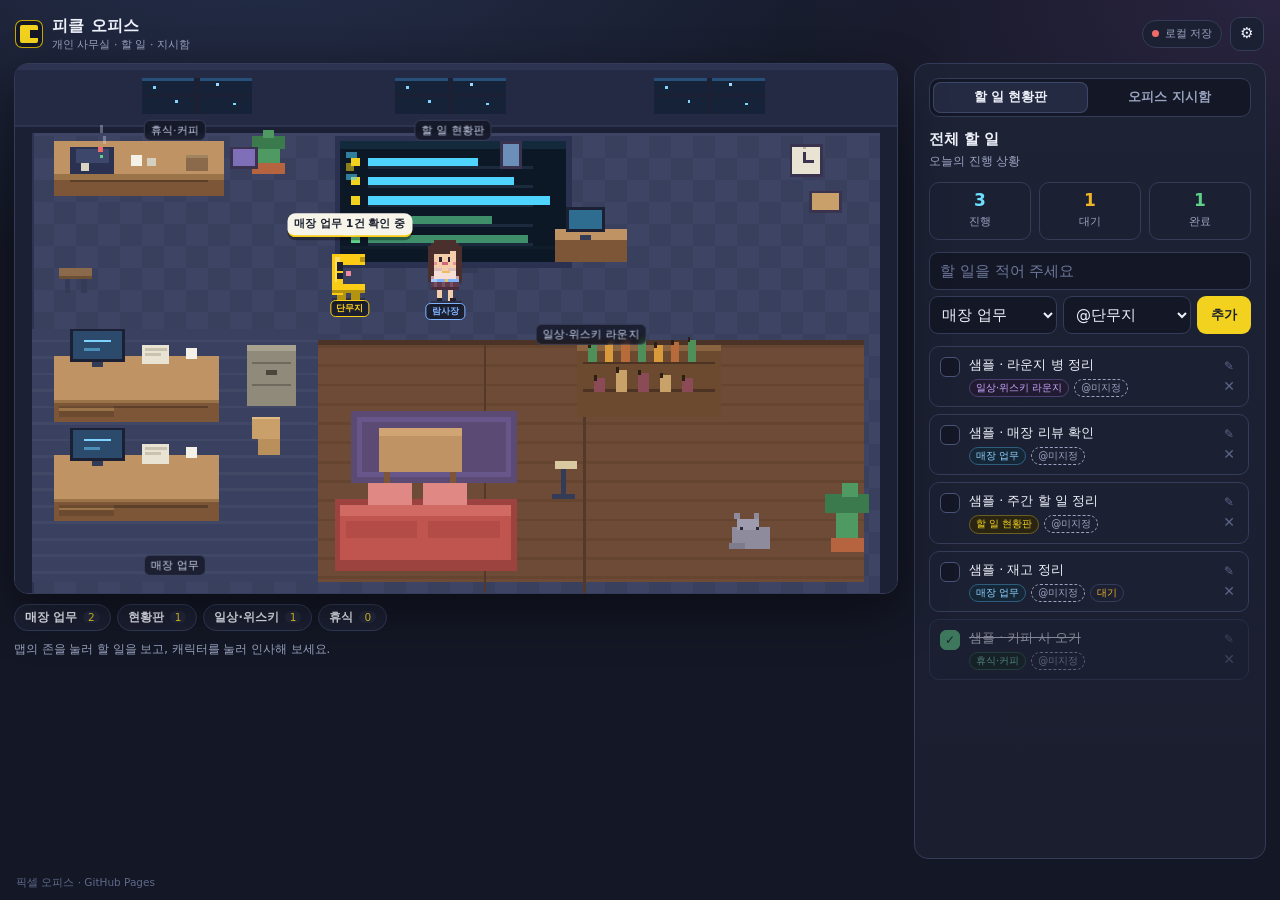
==== commit fa9787fe: "앞머리를 덮는 단발로 다듬기 (v16)" ====
--- a/index.html
+++ b/index.html
@@ -7,7 +7,7 @@
 <title>피클 오피스 · 할 일 & 지시함</title>
 <meta name="description" content="픽셀 캐릭터가 돌아다니는 개인 사무실 · 할 일 현황판 · 오피스 지시함">
 <link rel="icon" href="data:image/svg+xml,%3Csvg xmlns='http://www.w3.org/2000/svg' viewBox='0 0 16 16'%3E%3Crect width='16' height='16' fill='%231c2033'/%3E%3Crect x='4' y='3' width='8' height='2' fill='%23f2d21f'/%3E%3Crect x='4' y='3' width='2' height='10' fill='%23f2d21f'/%3E%3Crect x='4' y='11' width='8' height='2' fill='%23f2d21f'/%3E%3C/svg%3E">
-<link rel="stylesheet" href="assets/style.css?v=15">
+<link rel="stylesheet" href="assets/style.css?v=16">
 </head>
 <body>
 <div class="app" id="app">
@@ -155,6 +155,6 @@
 
 <div class="toast" id="toast" hidden></div>
 
-<script src="assets/app.js?v=15"></script>
+<script src="assets/app.js?v=16"></script>
 </body>
 </html>
